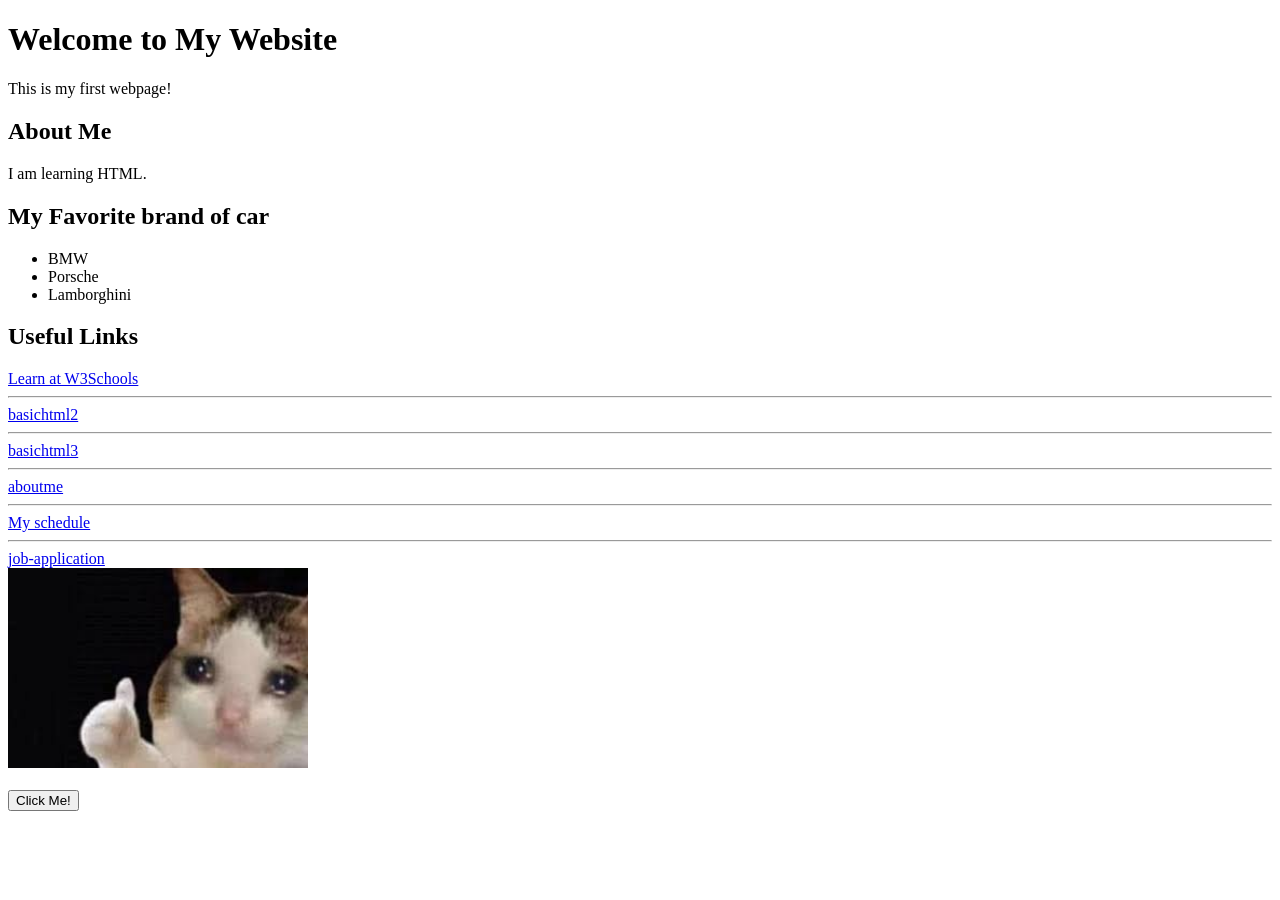
==== index.html @ 7c3f629f "Create index.html" ====
<!DOCTYPE html>
<html>
<head>
    <meta charset="UTF-8">
    <title>PANNARAT เอง.</title>
</head>
<body>
    <h1>Welcome to My Website</h1>
    <p>This is my first webpage!</p>
    
    <h2>About Me</h2>
    <p>I am learning HTML.</p>
    
    <h2>My Favorite brand of car</h2>
    <ul>
        <li>BMW</li>
        <li>Porsche</li>
        <li>Lamborghini</li>
    </ul>
    
    <h2>Useful Links</h2>
    <a href="https://www.w3schools.com">Learn at W3Schools</a><br>
    <hr>
    <a href="basichtml2.html">basichtml2</a><br>
    <hr>
    <a href="basichtml3.html">basichtml3</a><br>
    <hr>
    <a href="aboutme.html">aboutme</a><br>
    <hr>
    <a href="Myschedule.html">My schedule</a><br>
    <hr>
    <a href="job-application.html">job-application</a><br>
    <img src="[data-uri]" alt="My Photo" width="300" height="200">

    <br><br>
    <button>Click Me!</button>
</body>
</html>
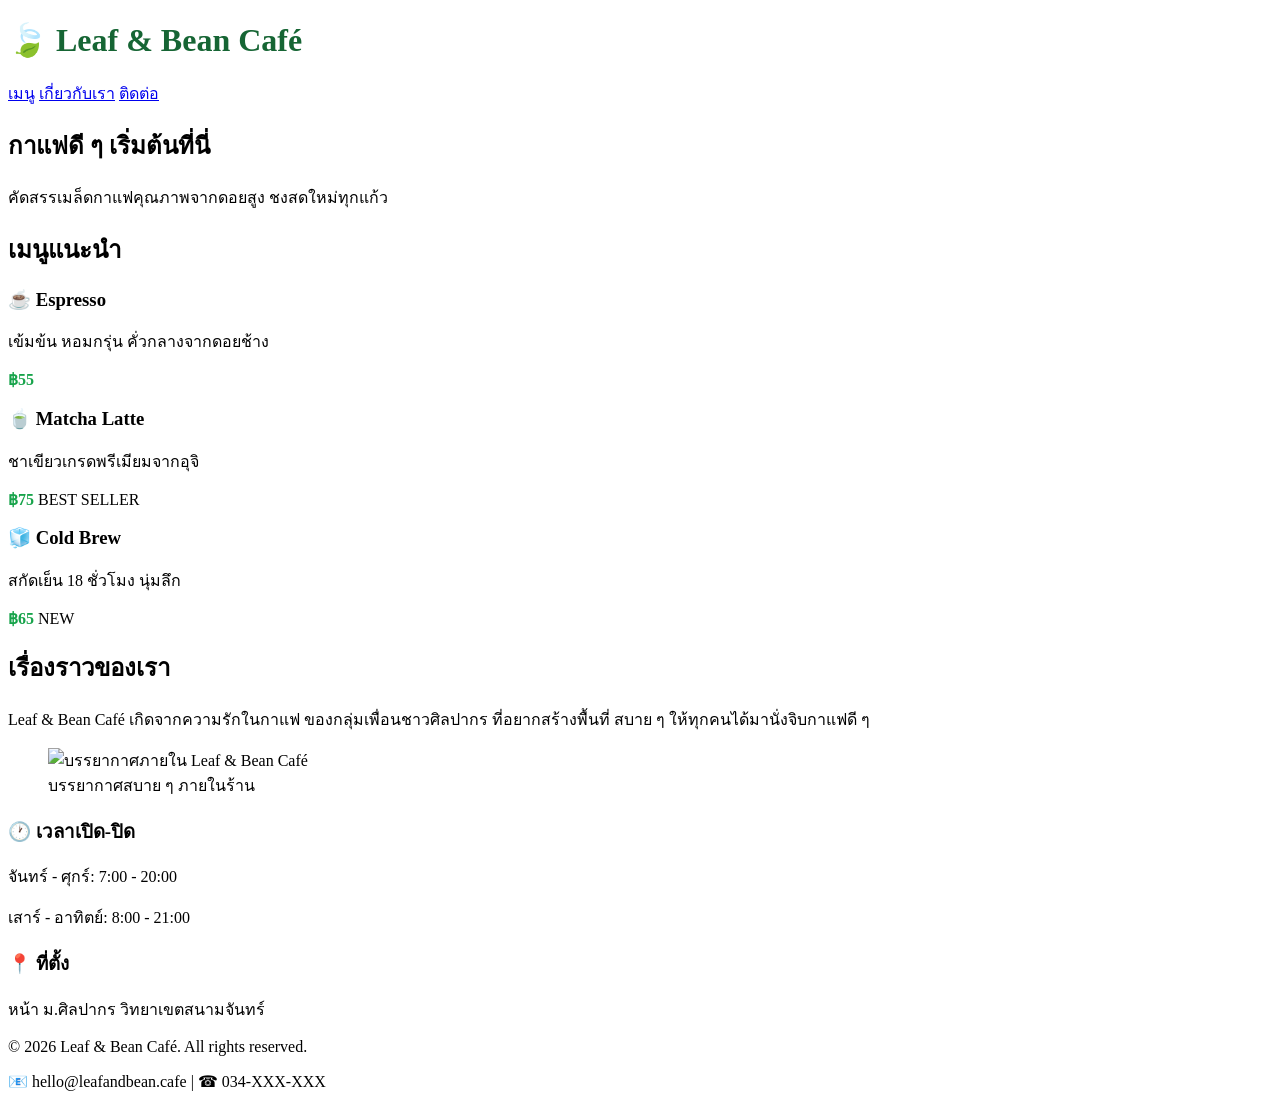
==== commit 9d28b47c: "new css" ====
--- a/index.html
+++ b/index.html
@@ -2,37 +2,78 @@
 <html>
 <head>
     <meta charset="UTF-8">
-    <title>PANNARAT เอง.</title>
+    <meta name="viewport" content="width=device-width, initial-scale=1.0">
+    <title>Leaf & Bean Café</title>
+    <link rel="stylesheet" href="css/style.css">  <!-- ← สร้างไฟล์นี้ใน Week 7! -->
 </head>
 <body>
-    <h1>Welcome to My Website</h1>
-    <p>This is my first webpage!</p>
-    
-    <h2>About Me</h2>
-    <p>I am learning HTML.</p>
-    
-    <h2>My Favorite brand of car</h2>
-    <ul>
-        <li>BMW</li>
-        <li>Porsche</li>
-        <li>Lamborghini</li>
-    </ul>
-    
-    <h2>Useful Links</h2>
-    <a href="https://www.w3schools.com">Learn at W3Schools</a><br>
-    <hr>
-    <a href="basichtml2.html">basichtml2</a><br>
-    <hr>
-    <a href="basichtml3.html">basichtml3</a><br>
-    <hr>
-    <a href="aboutme.html">aboutme</a><br>
-    <hr>
-    <a href="Myschedule.html">My schedule</a><br>
-    <hr>
-    <a href="job-application.html">job-application</a><br>
-    <img src="[data-uri]" alt="My Photo" width="300" height="200">
 
-    <br><br>
-    <button>Click Me!</button>
+    <!-- ═══ Header ═══ -->
+    <header class="site-header" id="top">
+        <h1 class="logo">🍃 Leaf & Bean Café</h1>
+        <nav class="main-nav">
+            <a href="#menu">เมนู</a>
+            <a href="#about">เกี่ยวกับเรา</a>
+            <a href="#contact">ติดต่อ</a>
+        </nav>
+    </header>
+
+    <!-- ═══ Main ═══ -->
+    <main>
+        <section class="hero-section">
+            <h2>กาแฟดี ๆ เริ่มต้นที่นี่</h2>
+            <p>คัดสรรเมล็ดกาแฟคุณภาพจากดอยสูง ชงสดใหม่ทุกแก้ว</p>
+        </section>
+
+        <section id="menu">
+            <h2 class="section-title">เมนูแนะนำ</h2>
+            <div class="menu-grid">
+                <div class="card">
+                    <h3 class="card-title">☕ Espresso</h3>
+                    <p class="card-desc">เข้มข้น หอมกรุ่น คั่วกลางจากดอยช้าง</p>
+                    <span class="price">฿55</span>
+                </div>
+                <div class="card featured">
+                    <h3 class="card-title">🍵 Matcha Latte</h3>
+                    <p class="card-desc">ชาเขียวเกรดพรีเมียมจากอุจิ</p>
+                    <span class="price">฿75</span>
+                    <span class="badge bestseller">BEST SELLER</span>
+                </div>
+                <div class="card">
+                    <h3 class="card-title">🧊 Cold Brew</h3>
+                    <p class="card-desc">สกัดเย็น 18 ชั่วโมง นุ่มลึก</p>
+                    <span class="price">฿65</span>
+                    <span class="badge new">NEW</span>
+                </div>
+            </div>
+        </section>
+
+        <div class="content-wrapper">
+            <article id="about">
+                <h2 class="section-title">เรื่องราวของเรา</h2>
+                <p>Leaf & Bean Café เกิดจากความรักในกาแฟ
+                ของกลุ่มเพื่อนชาวศิลปากร ที่อยากสร้างพื้นที่
+                สบาย ๆ ให้ทุกคนได้มานั่งจิบกาแฟดี ๆ</p>
+                <figure>
+                    <img src="cafe-interior.jpg"
+                         alt="บรรยากาศภายใน Leaf & Bean Café">
+                    <figcaption>บรรยากาศสบาย ๆ ภายในร้าน</figcaption>
+                </figure>
+            </article>
+
+            <aside class="sidebar">
+                <h3>🕐 เวลาเปิด-ปิด</h3>
+                <p>จันทร์ - ศุกร์: 7:00 - 20:00</p>
+                <p>เสาร์ - อาทิตย์: 8:00 - 21:00</p>
+                <h3>📍 ที่ตั้ง</h3>
+                <p>หน้า ม.ศิลปากร วิทยาเขตสนามจันทร์</p>
+            </aside>
+        </div>
+    </main>
+    <!-- ═══ Footer ═══ -->
+    <footer class="site-footer" id="contact">
+        <p>&copy; 2026 Leaf & Bean Café. All rights reserved.</p>
+        <p>📧 hello@leafandbean.cafe | ☎ 034-XXX-XXX</p>
+    </footer>
 </body>
-</html>
+</html>
--- a/css/style.css
+++ b/css/style.css
@@ -0,0 +1,8 @@
+.logo {
+    color: #166534;
+    font-size: 2rem;
+}
+.price {
+    color: #16a34a;
+    font-weight: bold;
+}
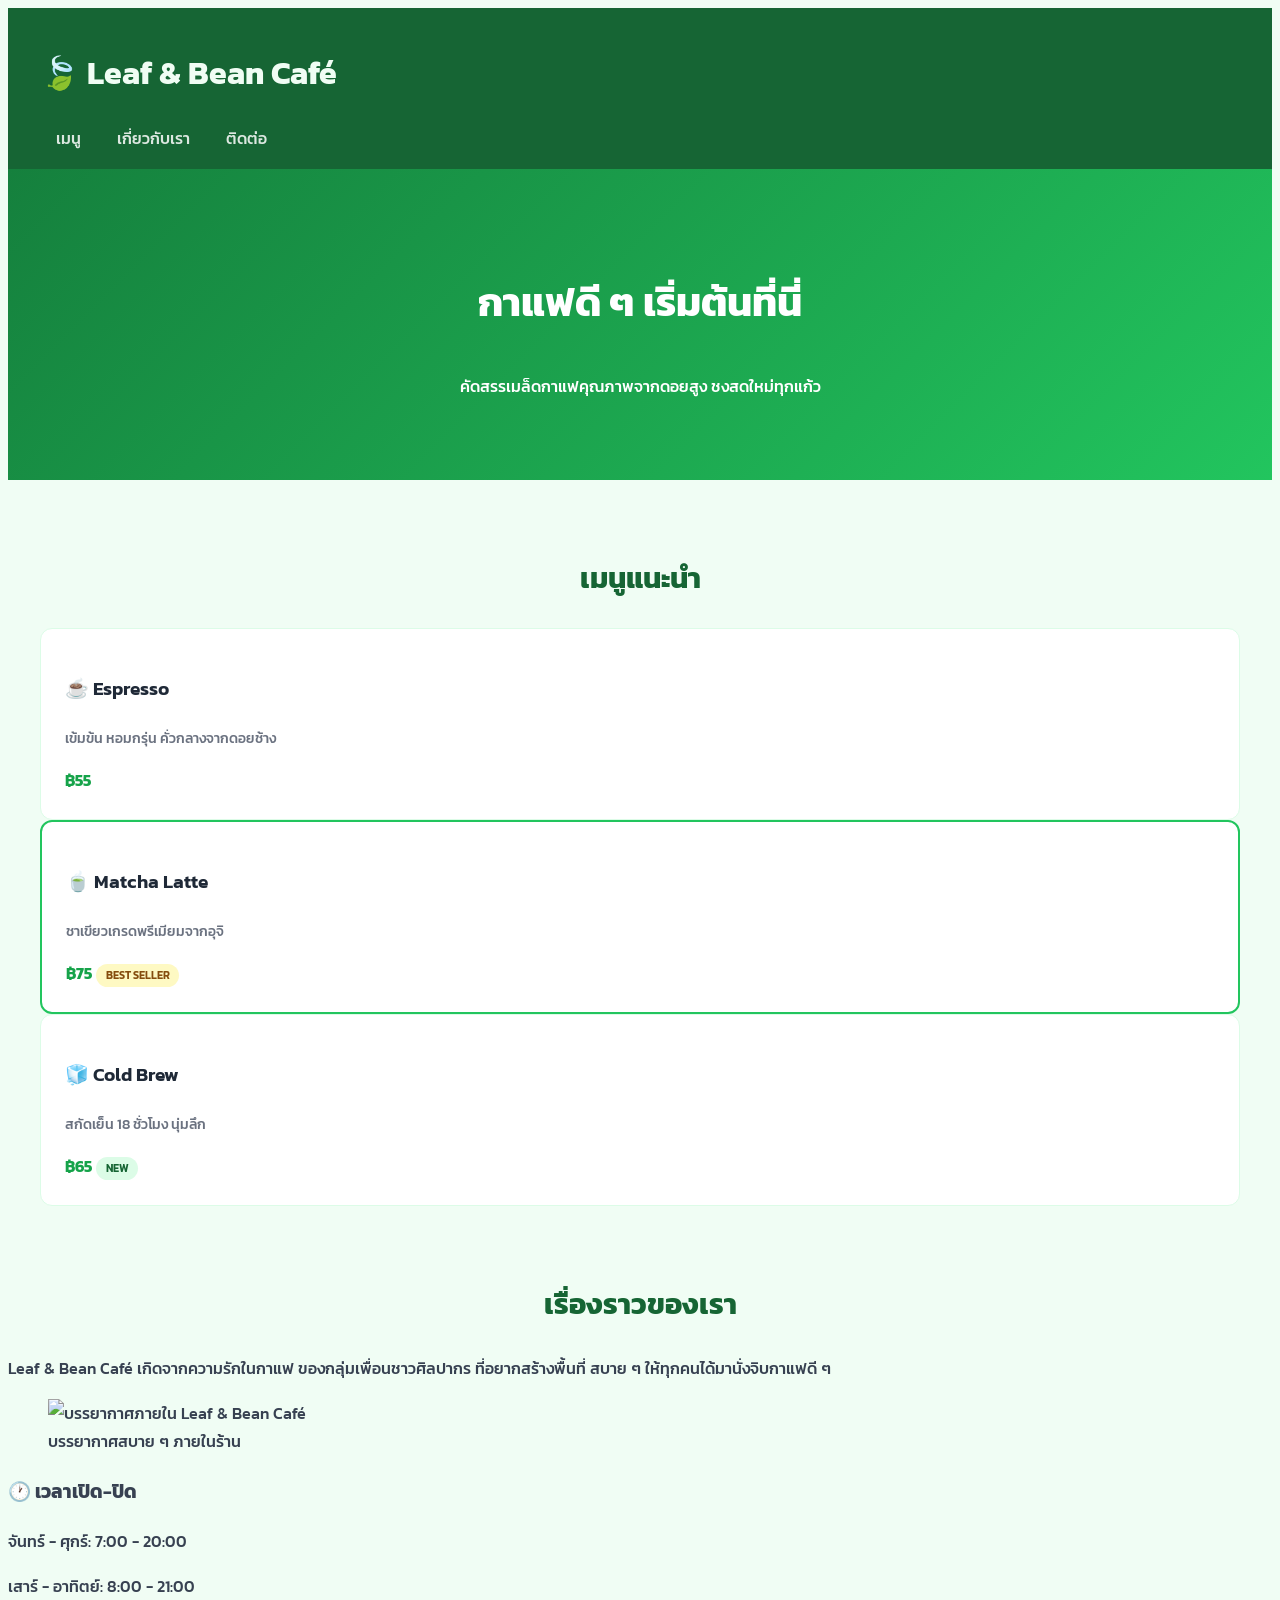
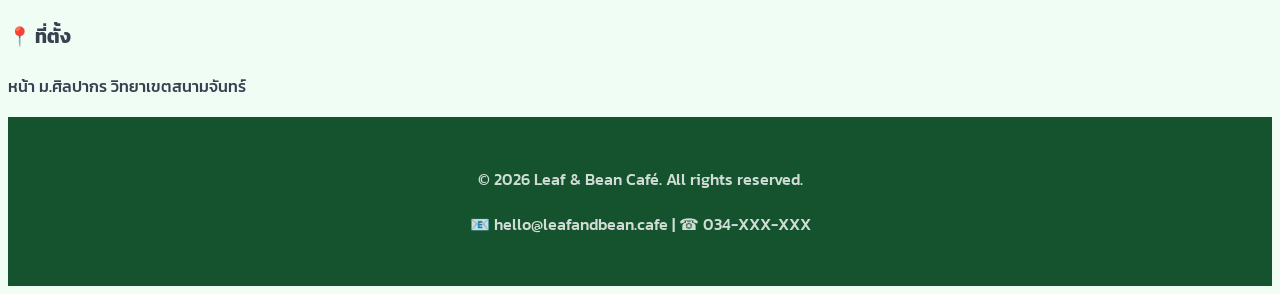
==== commit 6362484a: "basic css" ====
--- a/index.html
+++ b/index.html
@@ -1,10 +1,12 @@
 <!DOCTYPE html>
-<html>
+<html lang="th">
 <head>
     <meta charset="UTF-8">
     <meta name="viewport" content="width=device-width, initial-scale=1.0">
-    <title>Leaf & Bean Café</title>
-    <link rel="stylesheet" href="css/style.css">  <!-- ← สร้างไฟล์นี้ใน Week 7! -->
+    <link rel="preconnect" href="https://fonts.googleapis.com">
+    <link rel="preconnect" href="https://fonts.gstatic.com" crossorigin>
+    <link href="https://fonts.googleapis.com/css2?family=Kanit:ital,wght@0,100;0,200;0,300;0,400;0,500;0,600;0,700;0,800;0,900;1,100;1,200;1,300;1,400;1,500;1,600;1,700;1,800;1,900&family=Sriracha&display=swap" rel="stylesheet">
+    <link rel="stylesheet" href="css/style.css">  
 </head>
 <body>
 
@@ -60,16 +62,18 @@
                     <figcaption>บรรยากาศสบาย ๆ ภายในร้าน</figcaption>
                 </figure>
             </article>
+        </div>
+    </main> 
 
-            <aside class="sidebar">
-                <h3>🕐 เวลาเปิด-ปิด</h3>
-                <p>จันทร์ - ศุกร์: 7:00 - 20:00</p>
-                <p>เสาร์ - อาทิตย์: 8:00 - 21:00</p>
-                <h3>📍 ที่ตั้ง</h3>
-                <p>หน้า ม.ศิลปากร วิทยาเขตสนามจันทร์</p>
-            </aside>
-        </div>
-    </main>
+    <aside class="sidebar">
+        <h3>🕐 เวลาเปิด-ปิด</h3>
+        <p>จันทร์ - ศุกร์: 7:00 - 20:00</p>
+        <p>เสาร์ - อาทิตย์: 8:00 - 21:00</p>
+        <h3>📍 ที่ตั้ง</h3>
+        <p>หน้า ม.ศิลปากร วิทยาเขตสนามจันทร์</p>
+    </aside>
+        
+    
     <!-- ═══ Footer ═══ -->
     <footer class="site-footer" id="contact">
         <p>&copy; 2026 Leaf & Bean Café. All rights reserved.</p>
--- a/css/style.css
+++ b/css/style.css
@@ -1,8 +1,105 @@
+body {
+    background-color: #f0fdf4;
+    font-family: 'Kanit', sans-serif;
+    font-size: 16px;
+    font-weight: 500;
+    font-style: normal;
+    line-height: 1.8;
+    color: #374151;
+}
 .logo {
-    color: #166534;
+    color: #f0fdf4;
     font-size: 2rem;
 }
 .price {
     color: #16a34a;
     font-weight: bold;
+}
+.bestseller {
+    background-color: #fef9c3; /* เหลืองอ่อน */
+    color: #854d0e;            /* น้ำตาลทอง */
+}
+.new {
+    background-color: #dcfce7; /* เขียวอ่อน */
+    color: #166534;            /* เขียวเข้ม */
+}
+.hero-section {
+    background: linear-gradient(
+        135deg,
+        #15803d,         /* เขียวเข้ม */
+        #22c55e          /* เขียวสด */
+    );
+    color: white;
+    text-align: center;
+    padding: 4rem 2rem;
+}
+.site-header {
+    background-color: #166534;
+    color: white;
+    padding: 1rem 2rem;
+}
+.main-nav a {
+    color: rgba(255,255,255,0.85);
+    text-decoration: none;
+    font-weight: 500;
+    padding: 0.5rem 1rem;
+}
+.main-nav a:hover {
+    color: white;
+}
+
+/* ── Hero ── */
+
+.hero-section h2 {
+    font-size: 2.5rem;
+    font-weight: 700;
+}
+
+/* ── Menu Section ── */
+#menu {
+    background-color: #f0fdf4;
+    padding: 3rem 2rem;
+}
+.section-title {
+    font-size: 1.8rem;
+    font-weight: 700;
+    color: #166534;
+    text-align: center;
+}
+
+/* ── Cards ── */
+.card {
+    background: white;
+    border: 1px solid #dcfce7;
+    border-radius: 12px;
+    padding: 1.5rem;
+}
+.card.featured {
+    border: 2px solid #22c55e;
+}
+.card-title {
+    font-size: 1.2rem;
+    font-weight: 600;
+    color: #1f2937;
+}
+.card-desc {
+    color: #6b7280;
+    font-size: 0.9rem;
+}
+.badge {
+    font-size: 0.7rem;
+    font-weight: 600;
+    padding: 0.2rem 0.6rem;
+    border-radius: 20px;
+    text-transform: uppercase;
+}
+.bestseller { background: #fef9c3; color: #854d0e; }
+.new { background: #dcfce7; color: #166534; }
+
+/* Footer — เขียวเข้ม เหมือน Header */
+.site-footer {
+    background-color: #14532d;
+    color: rgba(255, 255, 255, 0.8);   /* ขาว 80% */
+    text-align: center;
+    padding: 2rem;
 }
